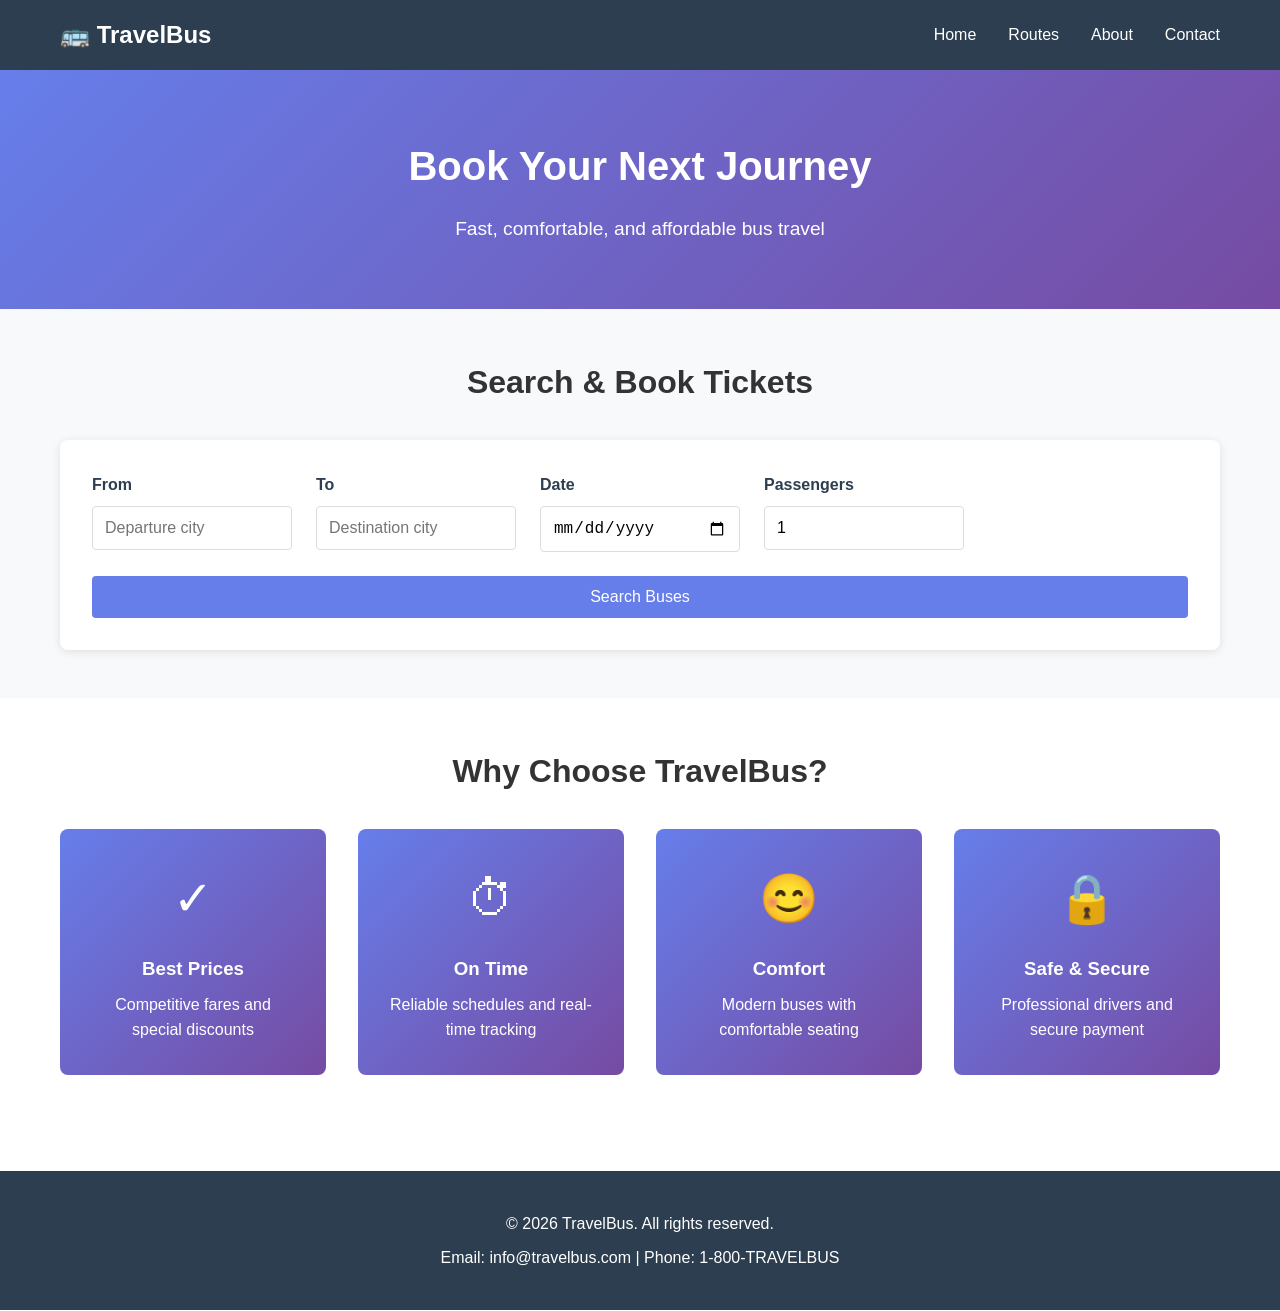
==== index.html @ a02f91d8 "primer commit" ====
<!DOCTYPE html>
<html lang="en">
<head>
    <meta charset="UTF-8">
    <meta name="viewport" content="width=device-width, initial-scale=1.0">
    <title>TravelBus - Book Your Journey</title>
    <link rel="stylesheet" href="styles.css">
</head>
<body>
    <!-- Navigation -->
    <nav class="navbar">
        <div class="container">
            <div class="logo">🚌 TravelBus</div>
            <ul class="nav-menu">
                <li><a href="index.html">Home</a></li>
                <li><a href="routes.html">Routes</a></li>
                <li><a href="about.html">About</a></li>
                <li><a href="contact.html">Contact</a></li>
            </ul>
        </div>
    </nav>

    <!-- Hero Section -->
    <section class="hero">
        <div class="container">
            <h1>Book Your Next Journey</h1>
            <p>Fast, comfortable, and affordable bus travel</p>
        </div>
    </section>

    <!-- Search & Booking Section -->
    <section class="booking">
        <div class="container">
            <h2>Search & Book Tickets</h2>
            <form class="search-form" onsubmit="handleSearch(event)">
                <div class="form-group">
                    <label>From</label>
                    <input type="text" id="from" placeholder="Departure city" required>
                </div>
                <div class="form-group">
                    <label>To</label>
                    <input type="text" id="to" placeholder="Destination city" required>
                </div>
                <div class="form-group">
                    <label>Date</label>
                    <input type="date" id="date" required>
                </div>
                <div class="form-group">
                    <label>Passengers</label>
                    <input type="number" id="passengers" min="1" max="6" value="1" required>
                </div>
                <button type="submit" class="btn-primary">Search Buses</button>
            </form>
        </div>
    </section>

    <!-- Results Section (Hidden by default) -->
    <section class="results hidden" id="resultsSection">
        <div class="container">
            <h2>Available Buses</h2>
            <div id="resultsList" class="buses-list"></div>
        </div>
    </section>

    <!-- Features Section -->
    <section class="features">
        <div class="container">
            <h2>Why Choose TravelBus?</h2>
            <div class="features-grid">
                <div class="feature">
                    <div class="feature-icon">✓</div>
                    <h3>Best Prices</h3>
                    <p>Competitive fares and special discounts</p>
                </div>
                <div class="feature">
                    <div class="feature-icon">⏱</div>
                    <h3>On Time</h3>
                    <p>Reliable schedules and real-time tracking</p>
                </div>
                <div class="feature">
                    <div class="feature-icon">😊</div>
                    <h3>Comfort</h3>
                    <p>Modern buses with comfortable seating</p>
                </div>
                <div class="feature">
                    <div class="feature-icon">🔒</div>
                    <h3>Safe & Secure</h3>
                    <p>Professional drivers and secure payment</p>
                </div>
            </div>
        </div>
    </section>

    <!-- Footer -->
    <footer class="footer">
        <div class="container">
            <p>&copy; 2026 TravelBus. All rights reserved.</p>
            <p>Email: info@travelbus.com | Phone: 1-800-TRAVELBUS</p>
        </div>
    </footer>

    <script src="script.js"></script>
</body>
</html>
---- styles.css ----
* {
    margin: 0;
    padding: 0;
    box-sizing: border-box;
}

body {
    font-family: 'Segoe UI', Tahoma, Geneva, Verdana, sans-serif;
    line-height: 1.6;
    color: #333;
}

.container {
    max-width: 1200px;
    margin: 0 auto;
    padding: 0 20px;
}

/* Navigation */
.navbar {
    background-color: #2c3e50;
    color: white;
    padding: 1rem 0;
    position: sticky;
    top: 0;
    z-index: 100;
}

.navbar .container {
    display: flex;
    justify-content: space-between;
    align-items: center;
}

.logo {
    font-size: 1.5rem;
    font-weight: bold;
}

.nav-menu {
    display: flex;
    list-style: none;
    gap: 2rem;
}

.nav-menu a {
    color: white;
    text-decoration: none;
    transition: color 0.3s;
}

.nav-menu a:hover {
    color: #3498db;
}

/* Hero Section */
.hero {
    background: linear-gradient(135deg, #667eea 0%, #764ba2 100%);
    color: white;
    padding: 4rem 0;
    text-align: center;
}

.hero h1 {
    font-size: 2.5rem;
    margin-bottom: 1rem;
}

.hero p {
    font-size: 1.2rem;
}

/* Booking Section */
.booking {
    padding: 3rem 0;
    background-color: #f8f9fa;
}

.booking h2 {
    text-align: center;
    margin-bottom: 2rem;
    font-size: 2rem;
}

.search-form {
    display: grid;
    grid-template-columns: repeat(auto-fit, minmax(200px, 1fr));
    gap: 1.5rem;
    background: white;
    padding: 2rem;
    border-radius: 8px;
    box-shadow: 0 2px 10px rgba(0,0,0,0.1);
}

.form-group {
    display: flex;
    flex-direction: column;
}

.form-group label {
    margin-bottom: 0.5rem;
    font-weight: 600;
    color: #2c3e50;
}

.form-group input {
    padding: 0.75rem;
    border: 1px solid #ddd;
    border-radius: 4px;
    font-size: 1rem;
    transition: border-color 0.3s;
}

.form-group input:focus {
    outline: none;
    border-color: #667eea;
}

.btn-primary {
    background-color: #667eea;
    color: white;
    padding: 0.75rem 1.5rem;
    border: none;
    border-radius: 4px;
    font-size: 1rem;
    cursor: pointer;
    transition: background-color 0.3s;
    grid-column: 1 / -1;
}

.btn-primary:hover {
    background-color: #764ba2;
}

/* Results Section */
.results {
    padding: 3rem 0;
    background-color: #f8f9fa;
}

.results.hidden {
    display: none;
}

.results h2 {
    margin-bottom: 2rem;
    font-size: 2rem;
}

.buses-list {
    display: grid;
    grid-template-columns: repeat(auto-fill, minmax(300px, 1fr));
    gap: 2rem;
}

.bus-card {
    background: white;
    padding: 2rem;
    border-radius: 8px;
    box-shadow: 0 2px 10px rgba(0,0,0,0.1);
    transition: transform 0.3s;
}

.bus-card:hover {
    transform: translateY(-5px);
}

.bus-card h3 {
    color: #667eea;
    margin-bottom: 1rem;
}

.bus-info {
    margin: 1rem 0;
    display: flex;
    justify-content: space-between;
    align-items: center;
}

.bus-info p {
    margin: 0.5rem 0;
}

.price {
    font-size: 1.5rem;
    font-weight: bold;
    color: #27ae60;
}

.btn-book {
    background-color: #27ae60;
    color: white;
    padding: 0.75rem 1.5rem;
    border: none;
    border-radius: 4px;
    cursor: pointer;
    width: 100%;
    margin-top: 1rem;
    transition: background-color 0.3s;
}

.btn-book:hover {
    background-color: #229954;
}

/* Features Section */
.features {
    padding: 3rem 0;
}

.features h2 {
    text-align: center;
    margin-bottom: 2rem;
    font-size: 2rem;
}

.features-grid {
    display: grid;
    grid-template-columns: repeat(auto-fit, minmax(250px, 1fr));
    gap: 2rem;
}

.feature {
    text-align: center;
    padding: 2rem;
    border-radius: 8px;
    background: linear-gradient(135deg, #667eea 0%, #764ba2 100%);
    color: white;
    transition: transform 0.3s;
}

.feature:hover {
    transform: scale(1.05);
}

.feature-icon {
    font-size: 3rem;
    margin-bottom: 1rem;
}

.feature h3 {
    margin-bottom: 0.5rem;
}

/* Footer */
.footer {
    background-color: #2c3e50;
    color: white;
    text-align: center;
    padding: 2rem 0;
    margin-top: 3rem;
}

.footer p {
    margin: 0.5rem 0;
}

/* Responsive Design */
@media (max-width: 768px) {
    .hero h1 {
        font-size: 2rem;
    }

    .nav-menu {
        gap: 1rem;
        font-size: 0.9rem;
    }

    .search-form {
        grid-template-columns: 1fr;
    }

    .buses-list {
        grid-template-columns: 1fr;
    }
}
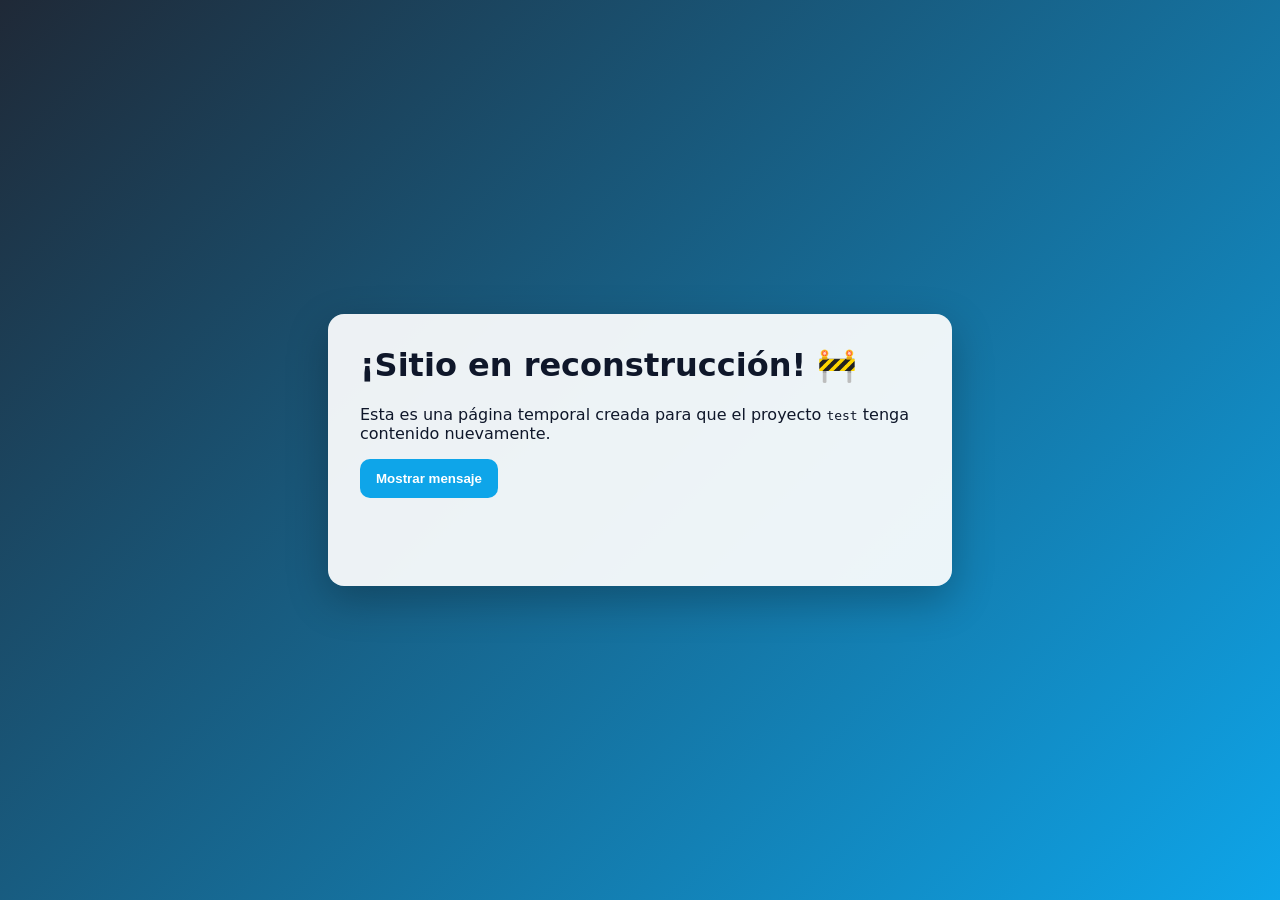
==== commit f2f88654: "Recreate a simple starter webpage" ====
--- a/index.html
+++ b/index.html
@@ -1,104 +1,22 @@
-<!DOCTYPE html>
-<html lang="en">
-<head>
-    <meta charset="UTF-8">
-    <meta name="viewport" content="width=device-width, initial-scale=1.0">
-    <title>TravelBus - Book Your Journey</title>
-    <link rel="stylesheet" href="styles.css">
-</head>
-<body>
-    <!-- Navigation -->
-    <nav class="navbar">
-        <div class="container">
-            <div class="logo">🚌 TravelBus</div>
-            <ul class="nav-menu">
-                <li><a href="index.html">Home</a></li>
-                <li><a href="routes.html">Routes</a></li>
-                <li><a href="about.html">About</a></li>
-                <li><a href="contact.html">Contact</a></li>
-            </ul>
-        </div>
-    </nav>
-
-    <!-- Hero Section -->
-    <section class="hero">
-        <div class="container">
-            <h1>Book Your Next Journey</h1>
-            <p>Fast, comfortable, and affordable bus travel</p>
-        </div>
-    </section>
-
-    <!-- Search & Booking Section -->
-    <section class="booking">
-        <div class="container">
-            <h2>Search & Book Tickets</h2>
-            <form class="search-form" onsubmit="handleSearch(event)">
-                <div class="form-group">
-                    <label>From</label>
-                    <input type="text" id="from" placeholder="Departure city" required>
-                </div>
-                <div class="form-group">
-                    <label>To</label>
-                    <input type="text" id="to" placeholder="Destination city" required>
-                </div>
-                <div class="form-group">
-                    <label>Date</label>
-                    <input type="date" id="date" required>
-                </div>
-                <div class="form-group">
-                    <label>Passengers</label>
-                    <input type="number" id="passengers" min="1" max="6" value="1" required>
-                </div>
-                <button type="submit" class="btn-primary">Search Buses</button>
-            </form>
-        </div>
-    </section>
-
-    <!-- Results Section (Hidden by default) -->
-    <section class="results hidden" id="resultsSection">
-        <div class="container">
-            <h2>Available Buses</h2>
-            <div id="resultsList" class="buses-list"></div>
-        </div>
-    </section>
-
-    <!-- Features Section -->
-    <section class="features">
-        <div class="container">
-            <h2>Why Choose TravelBus?</h2>
-            <div class="features-grid">
-                <div class="feature">
-                    <div class="feature-icon">✓</div>
-                    <h3>Best Prices</h3>
-                    <p>Competitive fares and special discounts</p>
-                </div>
-                <div class="feature">
-                    <div class="feature-icon">⏱</div>
-                    <h3>On Time</h3>
-                    <p>Reliable schedules and real-time tracking</p>
-                </div>
-                <div class="feature">
-                    <div class="feature-icon">😊</div>
-                    <h3>Comfort</h3>
-                    <p>Modern buses with comfortable seating</p>
-                </div>
-                <div class="feature">
-                    <div class="feature-icon">🔒</div>
-                    <h3>Safe & Secure</h3>
-                    <p>Professional drivers and secure payment</p>
-                </div>
-            </div>
-        </div>
-    </section>
-
-    <!-- Footer -->
-    <footer class="footer">
-        <div class="container">
-            <p>&copy; 2026 TravelBus. All rights reserved.</p>
-            <p>Email: info@travelbus.com | Phone: 1-800-TRAVELBUS</p>
-        </div>
-    </footer>
+<!doctype html>
+<html lang="es">
+  <head>
+    <meta charset="UTF-8" />
+    <meta name="viewport" content="width=device-width, initial-scale=1.0" />
+    <title>Página de prueba</title>
+    <link rel="stylesheet" href="styles.css" />
+  </head>
+  <body>
+    <main class="card">
+      <h1>¡Sitio en reconstrucción! 🚧</h1>
+      <p>
+        Esta es una página temporal creada para que el proyecto <code>test</code>
+        tenga contenido nuevamente.
+      </p>
+      <button id="surprise-btn" type="button">Mostrar mensaje</button>
+      <p id="message" aria-live="polite"></p>
+    </main>
 
     <script src="script.js"></script>
-</body>
+  </body>
 </html>
--- a/styles.css
+++ b/styles.css
@@ -1,276 +1,40 @@
-* {
-    margin: 0;
-    padding: 0;
-    box-sizing: border-box;
+:root {
+  color-scheme: light dark;
+  font-family: Inter, system-ui, -apple-system, Segoe UI, Roboto, sans-serif;
 }
 
 body {
-    font-family: 'Segoe UI', Tahoma, Geneva, Verdana, sans-serif;
-    line-height: 1.6;
-    color: #333;
+  margin: 0;
+  min-height: 100vh;
+  display: grid;
+  place-items: center;
+  background: linear-gradient(135deg, #1f2937, #0ea5e9);
 }
 
-.container {
-    max-width: 1200px;
-    margin: 0 auto;
-    padding: 0 20px;
+.card {
+  width: min(90vw, 560px);
+  background: rgba(255, 255, 255, 0.92);
+  color: #0f172a;
+  border-radius: 16px;
+  padding: 2rem;
+  box-shadow: 0 14px 40px rgba(0, 0, 0, 0.25);
 }
 
-/* Navigation */
-.navbar {
-    background-color: #2c3e50;
-    color: white;
-    padding: 1rem 0;
-    position: sticky;
-    top: 0;
-    z-index: 100;
+h1 {
+  margin-top: 0;
 }
 
-.navbar .container {
-    display: flex;
-    justify-content: space-between;
-    align-items: center;
+button {
+  border: none;
+  border-radius: 10px;
+  padding: 0.75rem 1rem;
+  font-weight: 700;
+  cursor: pointer;
+  background: #0ea5e9;
+  color: white;
 }
 
-.logo {
-    font-size: 1.5rem;
-    font-weight: bold;
+#message {
+  margin-top: 1rem;
+  min-height: 1.5rem;
 }
-
-.nav-menu {
-    display: flex;
-    list-style: none;
-    gap: 2rem;
-}
-
-.nav-menu a {
-    color: white;
-    text-decoration: none;
-    transition: color 0.3s;
-}
-
-.nav-menu a:hover {
-    color: #3498db;
-}
-
-/* Hero Section */
-.hero {
-    background: linear-gradient(135deg, #667eea 0%, #764ba2 100%);
-    color: white;
-    padding: 4rem 0;
-    text-align: center;
-}
-
-.hero h1 {
-    font-size: 2.5rem;
-    margin-bottom: 1rem;
-}
-
-.hero p {
-    font-size: 1.2rem;
-}
-
-/* Booking Section */
-.booking {
-    padding: 3rem 0;
-    background-color: #f8f9fa;
-}
-
-.booking h2 {
-    text-align: center;
-    margin-bottom: 2rem;
-    font-size: 2rem;
-}
-
-.search-form {
-    display: grid;
-    grid-template-columns: repeat(auto-fit, minmax(200px, 1fr));
-    gap: 1.5rem;
-    background: white;
-    padding: 2rem;
-    border-radius: 8px;
-    box-shadow: 0 2px 10px rgba(0,0,0,0.1);
-}
-
-.form-group {
-    display: flex;
-    flex-direction: column;
-}
-
-.form-group label {
-    margin-bottom: 0.5rem;
-    font-weight: 600;
-    color: #2c3e50;
-}
-
-.form-group input {
-    padding: 0.75rem;
-    border: 1px solid #ddd;
-    border-radius: 4px;
-    font-size: 1rem;
-    transition: border-color 0.3s;
-}
-
-.form-group input:focus {
-    outline: none;
-    border-color: #667eea;
-}
-
-.btn-primary {
-    background-color: #667eea;
-    color: white;
-    padding: 0.75rem 1.5rem;
-    border: none;
-    border-radius: 4px;
-    font-size: 1rem;
-    cursor: pointer;
-    transition: background-color 0.3s;
-    grid-column: 1 / -1;
-}
-
-.btn-primary:hover {
-    background-color: #764ba2;
-}
-
-/* Results Section */
-.results {
-    padding: 3rem 0;
-    background-color: #f8f9fa;
-}
-
-.results.hidden {
-    display: none;
-}
-
-.results h2 {
-    margin-bottom: 2rem;
-    font-size: 2rem;
-}
-
-.buses-list {
-    display: grid;
-    grid-template-columns: repeat(auto-fill, minmax(300px, 1fr));
-    gap: 2rem;
-}
-
-.bus-card {
-    background: white;
-    padding: 2rem;
-    border-radius: 8px;
-    box-shadow: 0 2px 10px rgba(0,0,0,0.1);
-    transition: transform 0.3s;
-}
-
-.bus-card:hover {
-    transform: translateY(-5px);
-}
-
-.bus-card h3 {
-    color: #667eea;
-    margin-bottom: 1rem;
-}
-
-.bus-info {
-    margin: 1rem 0;
-    display: flex;
-    justify-content: space-between;
-    align-items: center;
-}
-
-.bus-info p {
-    margin: 0.5rem 0;
-}
-
-.price {
-    font-size: 1.5rem;
-    font-weight: bold;
-    color: #27ae60;
-}
-
-.btn-book {
-    background-color: #27ae60;
-    color: white;
-    padding: 0.75rem 1.5rem;
-    border: none;
-    border-radius: 4px;
-    cursor: pointer;
-    width: 100%;
-    margin-top: 1rem;
-    transition: background-color 0.3s;
-}
-
-.btn-book:hover {
-    background-color: #229954;
-}
-
-/* Features Section */
-.features {
-    padding: 3rem 0;
-}
-
-.features h2 {
-    text-align: center;
-    margin-bottom: 2rem;
-    font-size: 2rem;
-}
-
-.features-grid {
-    display: grid;
-    grid-template-columns: repeat(auto-fit, minmax(250px, 1fr));
-    gap: 2rem;
-}
-
-.feature {
-    text-align: center;
-    padding: 2rem;
-    border-radius: 8px;
-    background: linear-gradient(135deg, #667eea 0%, #764ba2 100%);
-    color: white;
-    transition: transform 0.3s;
-}
-
-.feature:hover {
-    transform: scale(1.05);
-}
-
-.feature-icon {
-    font-size: 3rem;
-    margin-bottom: 1rem;
-}
-
-.feature h3 {
-    margin-bottom: 0.5rem;
-}
-
-/* Footer */
-.footer {
-    background-color: #2c3e50;
-    color: white;
-    text-align: center;
-    padding: 2rem 0;
-    margin-top: 3rem;
-}
-
-.footer p {
-    margin: 0.5rem 0;
-}
-
-/* Responsive Design */
-@media (max-width: 768px) {
-    .hero h1 {
-        font-size: 2rem;
-    }
-
-    .nav-menu {
-        gap: 1rem;
-        font-size: 0.9rem;
-    }
-
-    .search-form {
-        grid-template-columns: 1fr;
-    }
-
-    .buses-list {
-        grid-template-columns: 1fr;
-    }
-}
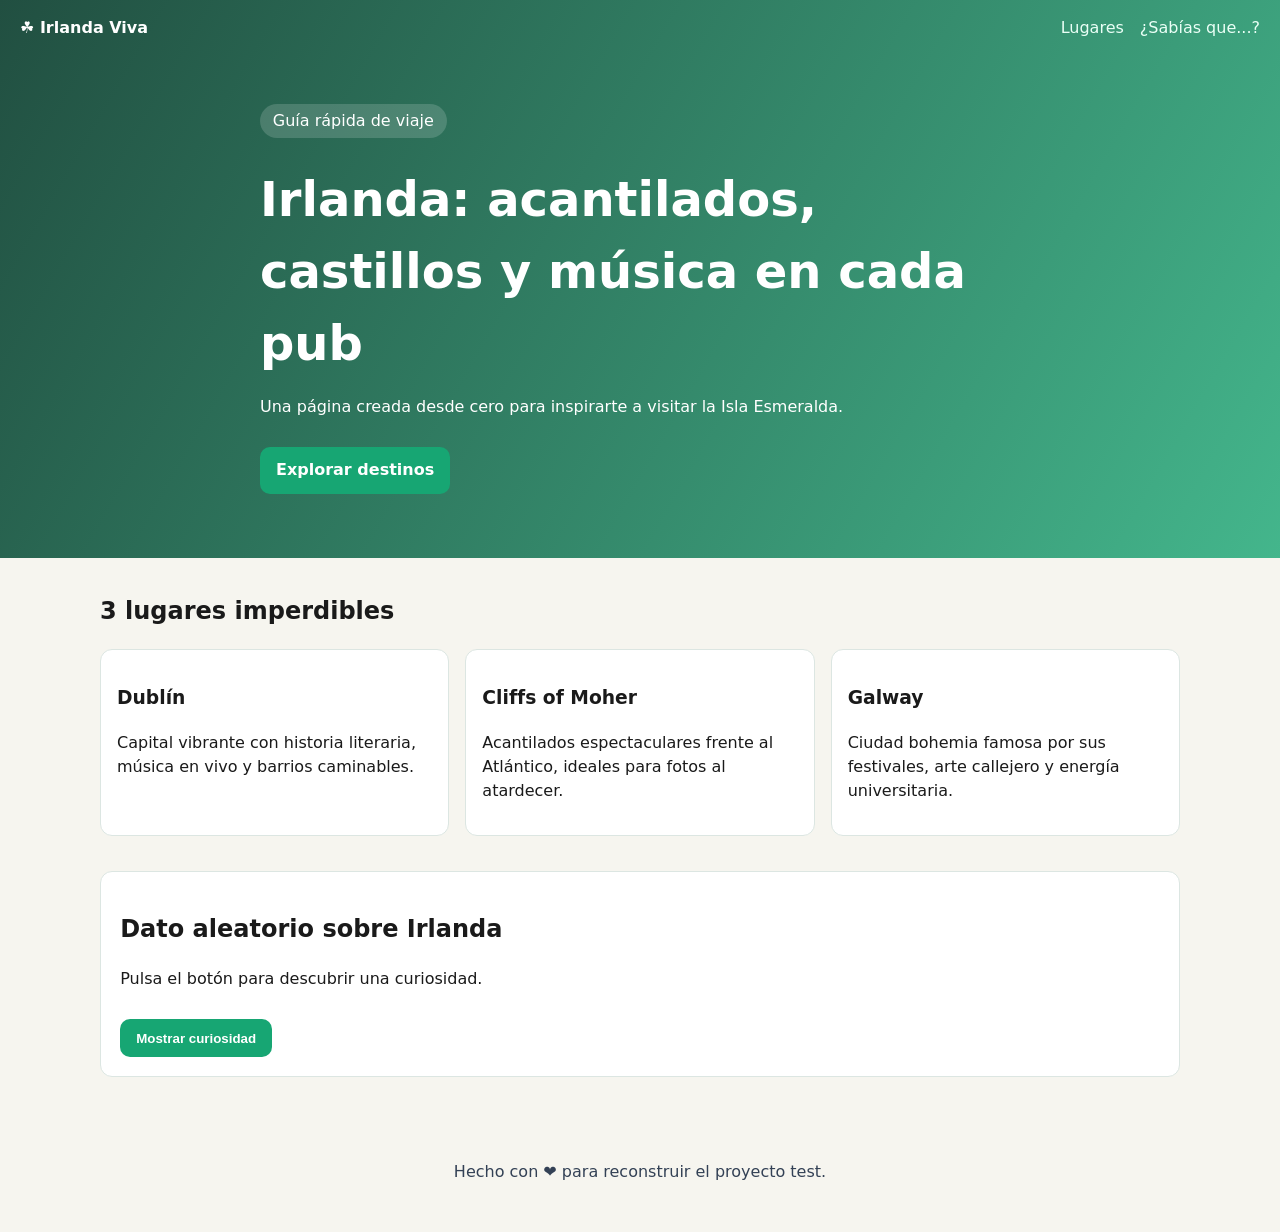
==== commit 5df4ae0d: "Create new Ireland-themed landing page" ====
--- a/index.html
+++ b/index.html
@@ -3,19 +3,66 @@
   <head>
     <meta charset="UTF-8" />
     <meta name="viewport" content="width=device-width, initial-scale=1.0" />
-    <title>Página de prueba</title>
+    <title>Descubre Irlanda</title>
     <link rel="stylesheet" href="styles.css" />
   </head>
   <body>
-    <main class="card">
-      <h1>¡Sitio en reconstrucción! 🚧</h1>
-      <p>
-        Esta es una página temporal creada para que el proyecto <code>test</code>
-        tenga contenido nuevamente.
-      </p>
-      <button id="surprise-btn" type="button">Mostrar mensaje</button>
-      <p id="message" aria-live="polite"></p>
+    <header class="hero">
+      <nav class="nav">
+        <span class="brand">☘️ Irlanda Viva</span>
+        <a href="#lugares">Lugares</a>
+        <a href="#sabias">¿Sabías que...?</a>
+      </nav>
+
+      <div class="hero-content">
+        <p class="tag">Guía rápida de viaje</p>
+        <h1>Irlanda: acantilados, castillos y música en cada pub</h1>
+        <p>
+          Una página creada desde cero para inspirarte a visitar la Isla
+          Esmeralda.
+        </p>
+        <a class="cta" href="#lugares">Explorar destinos</a>
+      </div>
+    </header>
+
+    <main>
+      <section id="lugares" class="section">
+        <h2>3 lugares imperdibles</h2>
+        <div class="grid">
+          <article class="card">
+            <h3>Dublín</h3>
+            <p>
+              Capital vibrante con historia literaria, música en vivo y barrios
+              caminables.
+            </p>
+          </article>
+          <article class="card">
+            <h3>Cliffs of Moher</h3>
+            <p>
+              Acantilados espectaculares frente al Atlántico, ideales para fotos
+              al atardecer.
+            </p>
+          </article>
+          <article class="card">
+            <h3>Galway</h3>
+            <p>
+              Ciudad bohemia famosa por sus festivales, arte callejero y energía
+              universitaria.
+            </p>
+          </article>
+        </div>
+      </section>
+
+      <section id="sabias" class="section alt">
+        <h2>Dato aleatorio sobre Irlanda</h2>
+        <p id="fact">Pulsa el botón para descubrir una curiosidad.</p>
+        <button id="fact-btn" type="button">Mostrar curiosidad</button>
+      </section>
     </main>
+
+    <footer>
+      <p>Hecho con ❤️ para reconstruir el proyecto test.</p>
+    </footer>
 
     <script src="script.js"></script>
   </body>
--- a/styles.css
+++ b/styles.css
@@ -1,40 +1,105 @@
 :root {
-  color-scheme: light dark;
-  font-family: Inter, system-ui, -apple-system, Segoe UI, Roboto, sans-serif;
+  --green-900: #0a3d2e;
+  --green-700: #0f7a5a;
+  --green-500: #17a673;
+  --cream: #f6f5ef;
+  --text: #1a1a1a;
+}
+
+* {
+  box-sizing: border-box;
 }
 
 body {
   margin: 0;
-  min-height: 100vh;
+  font-family: Inter, system-ui, -apple-system, Segoe UI, Roboto, sans-serif;
+  color: var(--text);
+  background: var(--cream);
+  line-height: 1.5;
+}
+
+.hero {
+  color: #fff;
+  background: linear-gradient(120deg, rgba(10, 61, 46, 0.9), rgba(23, 166, 115, 0.8)),
+    url('https://images.unsplash.com/photo-1469474968028-56623f02e42e?auto=format&fit=crop&w=1600&q=80') center/cover;
+  padding: 1rem 1.25rem 4rem;
+}
+
+.nav {
+  display: flex;
+  gap: 1rem;
+  align-items: center;
+  flex-wrap: wrap;
+}
+
+.nav a {
+  color: #eafff6;
+  text-decoration: none;
+}
+
+.brand {
+  font-weight: 800;
+  margin-right: auto;
+}
+
+.hero-content {
+  max-width: 760px;
+  margin: 3rem auto 0;
+}
+
+.tag {
+  display: inline-block;
+  background: rgba(255, 255, 255, 0.16);
+  border-radius: 999px;
+  padding: 0.3rem 0.8rem;
+}
+
+h1 {
+  font-size: clamp(1.9rem, 4vw, 3rem);
+  margin: 0.6rem 0;
+}
+
+.cta,
+button {
+  display: inline-block;
+  margin-top: 0.75rem;
+  background: var(--green-500);
+  color: #fff;
+  border: none;
+  border-radius: 10px;
+  padding: 0.7rem 1rem;
+  font-weight: 700;
+  text-decoration: none;
+  cursor: pointer;
+}
+
+.section {
+  width: min(1080px, 92vw);
+  margin: 2.2rem auto;
+}
+
+.grid {
   display: grid;
-  place-items: center;
-  background: linear-gradient(135deg, #1f2937, #0ea5e9);
+  gap: 1rem;
+  grid-template-columns: repeat(auto-fit, minmax(220px, 1fr));
 }
 
 .card {
-  width: min(90vw, 560px);
-  background: rgba(255, 255, 255, 0.92);
-  color: #0f172a;
-  border-radius: 16px;
-  padding: 2rem;
-  box-shadow: 0 14px 40px rgba(0, 0, 0, 0.25);
+  background: #fff;
+  border: 1px solid #dce6e2;
+  border-radius: 12px;
+  padding: 1rem;
 }
 
-h1 {
-  margin-top: 0;
+.alt {
+  background: #fff;
+  border-radius: 12px;
+  padding: 1.2rem;
+  border: 1px solid #dce6e2;
 }
 
-button {
-  border: none;
-  border-radius: 10px;
-  padding: 0.75rem 1rem;
-  font-weight: 700;
-  cursor: pointer;
-  background: #0ea5e9;
-  color: white;
+footer {
+  text-align: center;
+  padding: 2rem 1rem;
+  color: #334155;
 }
-
-#message {
-  margin-top: 1rem;
-  min-height: 1.5rem;
-}
